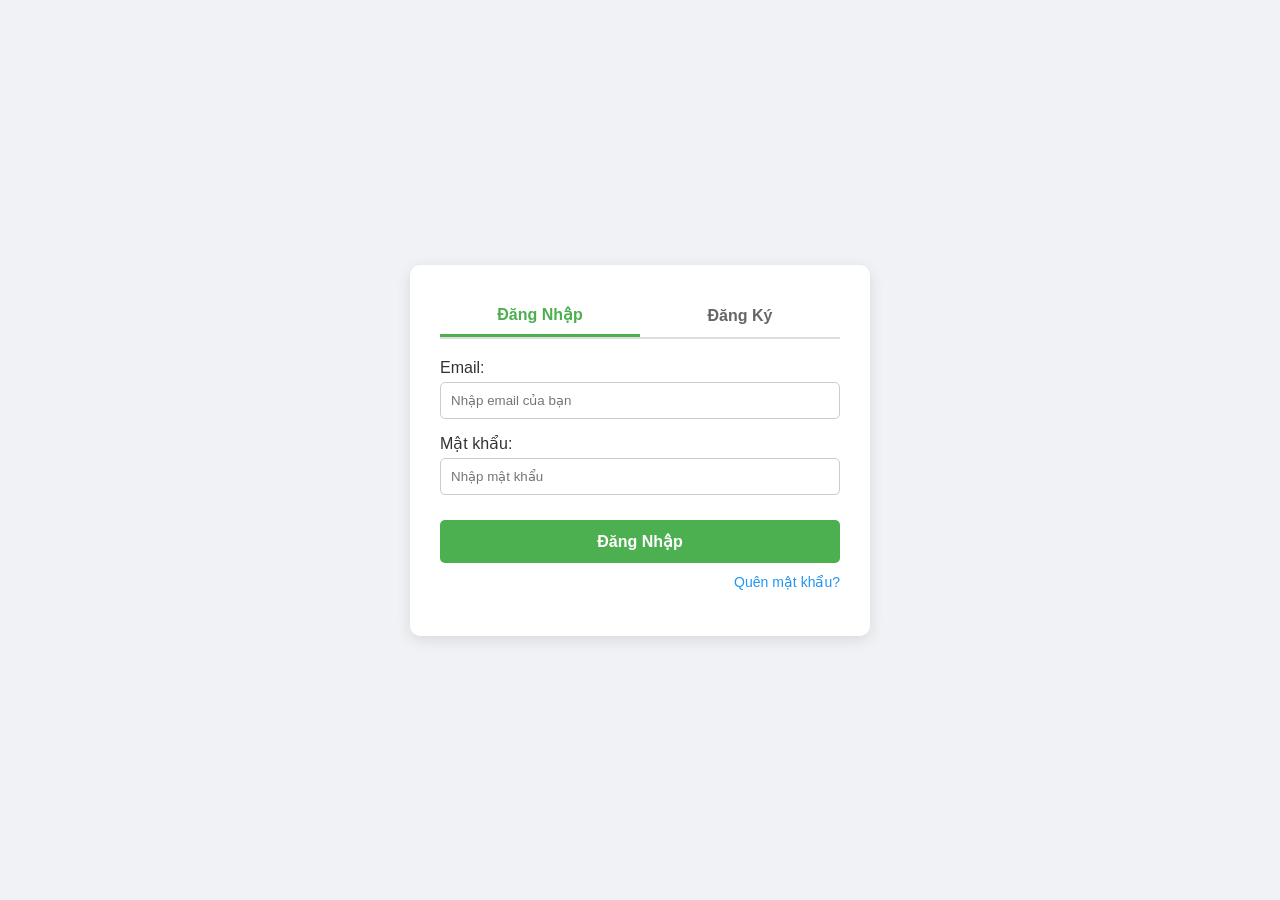
==== cambridge-lms-frontend/index.html @ acfb64da "initial clean commit" ====
<!DOCTYPE html>
<html lang="vi">
<head>
    <meta charset="UTF-8">
    <meta name="viewport" content="width=device-width, initial-scale=1.0">
    <title>Cambridge LMS - Nền tảng thi trực tuyến</title>
    <style>
        body {
            font-family: 'Segoe UI', Tahoma, Geneva, Verdana, sans-serif;
            background-color: #f0f2f5;
            display: flex;
            justify-content: center;
            align-items: center;
            height: 100vh;
            margin: 0;
        }
        .auth-container {
            background: white;
            padding: 30px;
            border-radius: 10px;
            box-shadow: 0 4px 15px rgba(0,0,0,0.1);
            width: 100%;
            max-width: 400px;
        }
        .tabs {
            display: flex;
            margin-bottom: 20px;
            border-bottom: 2px solid #ddd;
        }
        .tab-btn {
            flex: 1;
            padding: 10px;
            border: none;
            background: none;
            font-size: 16px;
            cursor: pointer;
            color: #666;
            font-weight: bold;
        }
        .tab-btn.active {
            color: #4CAF50;
            border-bottom: 3px solid #4CAF50;
        }
        .form-content {
            display: none;
        }
        .form-content.active {
            display: block;
        }
        .form-group {
            margin-bottom: 15px;
        }
        label {
            display: block;
            margin-bottom: 5px;
            color: #333;
            font-weight: 500;
        }
        input[type="email"], input[type="password"] {
            width: 100%;
            padding: 10px;
            border: 1px solid #ccc;
            border-radius: 5px;
            box-sizing: border-box;
        }
        button.submit-btn {
            width: 100%;
            padding: 12px;
            background-color: #4CAF50;
            color: white;
            border: none;
            border-radius: 5px;
            cursor: pointer;
            font-size: 16px;
            font-weight: bold;
            margin-top: 10px;
        }
        button.submit-btn:hover {
            background-color: #45a049;
        }
        .forgot-password {
            text-align: right;
            margin-top: 10px;
        }
        .forgot-password a {
            color: #2196F3;
            text-decoration: none;
            font-size: 14px;
        }
        .forgot-password a:hover {
            text-decoration: underline;
        }
        #message {
            text-align: center;
            margin-top: 15px;
            font-weight: bold;
        }
    </style>
</head>
<body>

<div class="auth-container">
    <div class="tabs">
        <button class="tab-btn active" onclick="switchTab('login')">Đăng Nhập</button>
        <button class="tab-btn" onclick="switchTab('register')">Đăng Ký</button>
    </div>

    <form id="loginForm" class="form-content active">
        <div class="form-group">
            <label for="loginEmail">Email:</label>
            <input type="email" id="loginEmail" required placeholder="Nhập email của bạn">
        </div>
        <div class="form-group">
            <label for="loginPassword">Mật khẩu:</label>
            <input type="password" id="loginPassword" required placeholder="Nhập mật khẩu">
        </div>
        <button type="submit" class="submit-btn">Đăng Nhập</button>
        <div class="forgot-password">
            <a href="#" onclick="forgotPassword()">Quên mật khẩu?</a>
        </div>
    </form>

    <form id="registerForm" class="form-content">
        <div class="form-group">
            <label for="regEmail">Email học sinh:</label>
            <input type="email" id="regEmail" required placeholder="Nhập email">
        </div>
        <div class="form-group">
            <label for="regPassword">Mật khẩu (ít nhất 6 ký tự):</label>
            <input type="password" id="regPassword" required placeholder="Nhập mật khẩu" minlength="6">
        </div>
        <div class="form-group">
            <label for="regConfirmPassword">Nhập lại mật khẩu:</label>
            <input type="password" id="regConfirmPassword" required placeholder="Xác nhận mật khẩu">
        </div>
        <button type="submit" class="submit-btn">Đăng Ký Tài Khoản</button>
    </form>

    <div id="message"></div>
</div>

<script>
    const API_URL = "http://127.0.0.1:8000";

    // --- HÀM CHUYỂN ĐỔI TAB ĐĂNG NHẬP / ĐĂNG KÝ ---
    function switchTab(tabName) {
        document.querySelectorAll('.form-content').forEach(form => form.classList.remove('active'));
        document.querySelectorAll('.tab-btn').forEach(btn => btn.classList.remove('active'));
        
        document.getElementById(tabName + 'Form').classList.add('active');
        event.currentTarget.classList.add('active');
        document.getElementById('message').innerText = ""; // Xóa thông báo cũ
    }

    // --- HÀM QUÊN MẬT KHẨU (Placeholder) ---
    function forgotPassword() {
        alert("Tính năng Quên mật khẩu đang được cập nhật ở Backend. Vui lòng liên hệ Admin!");
    }

    // --- XỬ LÝ ĐĂNG NHẬP ---
    document.getElementById('loginForm').addEventListener('submit', async function(e) {
        e.preventDefault();
        const email = document.getElementById('loginEmail').value;
        const password = document.getElementById('loginPassword').value;
        const msgDiv = document.getElementById('message');
        
        msgDiv.style.color = "blue";
        msgDiv.innerText = "Đang xử lý đăng nhập...";

        try {
            const response = await fetch(`${API_URL}/auth/login`, {
                method: 'POST',
                headers: { 'Content-Type': 'application/json' },
                body: JSON.stringify({ email: email, password: password })
            });
            const data = await response.json();

            if (response.ok) {
                msgDiv.style.color = "green";
                msgDiv.innerText = "Đăng nhập thành công!";
                
                // Lưu dữ liệu phiên đăng nhập
                localStorage.setItem('user_id', data.user_id);
                localStorage.setItem('role', data.role);
                localStorage.setItem('email', data.email);

                // Chuyển hướng theo role
                setTimeout(() => {
                    if (data.role === 'teacher') {
                        window.location.href = 'teacher.html';
                    } else {
                        window.location.href = 'student.html';
                    }
                }, 1000);
            } else {
                msgDiv.style.color = "red";
                msgDiv.innerText = data.detail || "Đăng nhập thất bại!";
            }
        } catch (error) {
            msgDiv.style.color = "red";
            msgDiv.innerText = "Không thể kết nối đến Backend!";
        }
    });

    // --- XỬ LÝ ĐĂNG KÝ ---
    document.getElementById('registerForm').addEventListener('submit', async function(e) {
        e.preventDefault();
        const email = document.getElementById('regEmail').value;
        const password = document.getElementById('regPassword').value;
        const confirm_password = document.getElementById('regConfirmPassword').value;
        const msgDiv = document.getElementById('message');

        if (password !== confirm_password) {
            msgDiv.style.color = "red";
            msgDiv.innerText = "Mật khẩu nhập lại không khớp!";
            return;
        }

        msgDiv.style.color = "blue";
        msgDiv.innerText = "Đang xử lý đăng ký...";

        try {
            const response = await fetch(`${API_URL}/auth/register`, {
                method: 'POST',
                headers: { 'Content-Type': 'application/json' },
                body: JSON.stringify({ 
                    email: email, 
                    password: password,
                    confirm_password: confirm_password
                })
            });
            const data = await response.json();

            if (response.ok) {
                msgDiv.style.color = "green";
                msgDiv.innerText = "Đăng ký thành công! Đang chuyển sang Đăng nhập...";
                setTimeout(() => {
                    switchTab('login');
                    document.getElementById('loginEmail').value = email;
                    document.getElementById('loginPassword').value = "";
                }, 1500);
            } else {
                msgDiv.style.color = "red";
                msgDiv.innerText = data.detail || "Lỗi đăng ký!";
            }
        } catch (error) {
            msgDiv.style.color = "red";
            msgDiv.innerText = "Không thể kết nối đến Backend!";
        }
    });
</script>

</body>
</html>
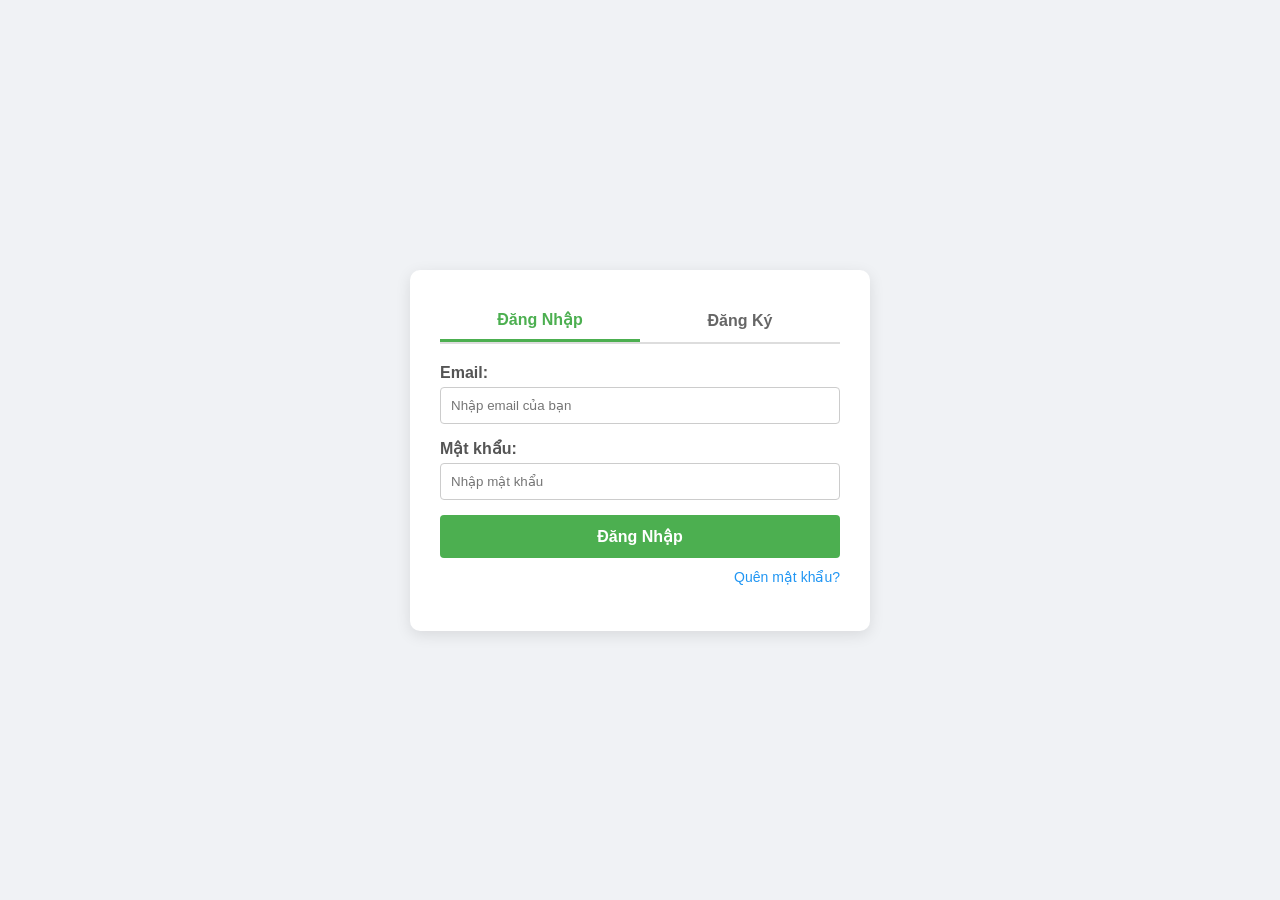
==== commit 009aa4e3: "Mô tả thay đổi" ====
--- a/cambridge-lms-frontend/index.html
+++ b/cambridge-lms-frontend/index.html
@@ -4,105 +4,14 @@
     <meta charset="UTF-8">
     <meta name="viewport" content="width=device-width, initial-scale=1.0">
     <title>Cambridge LMS - Nền tảng thi trực tuyến</title>
-    <style>
-        body {
-            font-family: 'Segoe UI', Tahoma, Geneva, Verdana, sans-serif;
-            background-color: #f0f2f5;
-            display: flex;
-            justify-content: center;
-            align-items: center;
-            height: 100vh;
-            margin: 0;
-        }
-        .auth-container {
-            background: white;
-            padding: 30px;
-            border-radius: 10px;
-            box-shadow: 0 4px 15px rgba(0,0,0,0.1);
-            width: 100%;
-            max-width: 400px;
-        }
-        .tabs {
-            display: flex;
-            margin-bottom: 20px;
-            border-bottom: 2px solid #ddd;
-        }
-        .tab-btn {
-            flex: 1;
-            padding: 10px;
-            border: none;
-            background: none;
-            font-size: 16px;
-            cursor: pointer;
-            color: #666;
-            font-weight: bold;
-        }
-        .tab-btn.active {
-            color: #4CAF50;
-            border-bottom: 3px solid #4CAF50;
-        }
-        .form-content {
-            display: none;
-        }
-        .form-content.active {
-            display: block;
-        }
-        .form-group {
-            margin-bottom: 15px;
-        }
-        label {
-            display: block;
-            margin-bottom: 5px;
-            color: #333;
-            font-weight: 500;
-        }
-        input[type="email"], input[type="password"] {
-            width: 100%;
-            padding: 10px;
-            border: 1px solid #ccc;
-            border-radius: 5px;
-            box-sizing: border-box;
-        }
-        button.submit-btn {
-            width: 100%;
-            padding: 12px;
-            background-color: #4CAF50;
-            color: white;
-            border: none;
-            border-radius: 5px;
-            cursor: pointer;
-            font-size: 16px;
-            font-weight: bold;
-            margin-top: 10px;
-        }
-        button.submit-btn:hover {
-            background-color: #45a049;
-        }
-        .forgot-password {
-            text-align: right;
-            margin-top: 10px;
-        }
-        .forgot-password a {
-            color: #2196F3;
-            text-decoration: none;
-            font-size: 14px;
-        }
-        .forgot-password a:hover {
-            text-decoration: underline;
-        }
-        #message {
-            text-align: center;
-            margin-top: 15px;
-            font-weight: bold;
-        }
-    </style>
+    <link rel="stylesheet" href="css/style.css">
 </head>
-<body>
+<body class="auth-page">
 
 <div class="auth-container">
     <div class="tabs">
-        <button class="tab-btn active" onclick="switchTab('login')">Đăng Nhập</button>
-        <button class="tab-btn" onclick="switchTab('register')">Đăng Ký</button>
+        <button class="tab-btn active" onclick="switchTab('login', this)">Đăng Nhập</button>
+        <button class="tab-btn" onclick="switchTab('register', this)">Đăng Ký</button>
     </div>
 
     <form id="loginForm" class="form-content active">
@@ -110,11 +19,14 @@
             <label for="loginEmail">Email:</label>
             <input type="email" id="loginEmail" required placeholder="Nhập email của bạn">
         </div>
+
         <div class="form-group">
             <label for="loginPassword">Mật khẩu:</label>
             <input type="password" id="loginPassword" required placeholder="Nhập mật khẩu">
         </div>
-        <button type="submit" class="submit-btn">Đăng Nhập</button>
+
+        <button type="submit" class="submit-btn full-width">Đăng Nhập</button>
+
         <div class="forgot-password">
             <a href="#" onclick="forgotPassword()">Quên mật khẩu?</a>
         </div>
@@ -125,45 +37,57 @@
             <label for="regEmail">Email học sinh:</label>
             <input type="email" id="regEmail" required placeholder="Nhập email">
         </div>
+
         <div class="form-group">
             <label for="regPassword">Mật khẩu (ít nhất 6 ký tự):</label>
             <input type="password" id="regPassword" required placeholder="Nhập mật khẩu" minlength="6">
         </div>
+
         <div class="form-group">
             <label for="regConfirmPassword">Nhập lại mật khẩu:</label>
             <input type="password" id="regConfirmPassword" required placeholder="Xác nhận mật khẩu">
         </div>
-        <button type="submit" class="submit-btn">Đăng Ký Tài Khoản</button>
+
+        <button type="submit" class="submit-btn full-width">Đăng Ký Tài Khoản</button>
     </form>
 
     <div id="message"></div>
 </div>
 
 <script>
-    const API_URL = "http://127.0.0.1:8000";
+    const API_URL = "https://cambridge-lms-1.onrender.com";
 
-    // --- HÀM CHUYỂN ĐỔI TAB ĐĂNG NHẬP / ĐĂNG KÝ ---
-    function switchTab(tabName) {
+    function switchTab(tabName, clickedButton = null) {
         document.querySelectorAll('.form-content').forEach(form => form.classList.remove('active'));
         document.querySelectorAll('.tab-btn').forEach(btn => btn.classList.remove('active'));
-        
+
         document.getElementById(tabName + 'Form').classList.add('active');
-        event.currentTarget.classList.add('active');
-        document.getElementById('message').innerText = ""; // Xóa thông báo cũ
+
+        if (clickedButton) {
+            clickedButton.classList.add('active');
+        } else {
+            const tabButtons = document.querySelectorAll('.tab-btn');
+            if (tabName === 'login') {
+                tabButtons[0].classList.add('active');
+            } else {
+                tabButtons[1].classList.add('active');
+            }
+        }
+
+        document.getElementById('message').innerText = "";
     }
 
-    // --- HÀM QUÊN MẬT KHẨU (Placeholder) ---
     function forgotPassword() {
         alert("Tính năng Quên mật khẩu đang được cập nhật ở Backend. Vui lòng liên hệ Admin!");
     }
 
-    // --- XỬ LÝ ĐĂNG NHẬP ---
     document.getElementById('loginForm').addEventListener('submit', async function(e) {
         e.preventDefault();
-        const email = document.getElementById('loginEmail').value;
+
+        const email = document.getElementById('loginEmail').value.trim();
         const password = document.getElementById('loginPassword').value;
         const msgDiv = document.getElementById('message');
-        
+
         msgDiv.style.color = "blue";
         msgDiv.innerText = "Đang xử lý đăng nhập...";
 
@@ -173,39 +97,39 @@
                 headers: { 'Content-Type': 'application/json' },
                 body: JSON.stringify({ email: email, password: password })
             });
+
             const data = await response.json();
 
             if (response.ok) {
                 msgDiv.style.color = "green";
                 msgDiv.innerText = "Đăng nhập thành công!";
-                
-                // Lưu dữ liệu phiên đăng nhập
+
                 localStorage.setItem('user_id', data.user_id);
                 localStorage.setItem('role', data.role);
                 localStorage.setItem('email', data.email);
 
-                // Chuyển hướng theo role
                 setTimeout(() => {
                     if (data.role === 'teacher') {
                         window.location.href = 'teacher.html';
                     } else {
                         window.location.href = 'student.html';
                     }
-                }, 1000);
+                }, 800);
             } else {
                 msgDiv.style.color = "red";
                 msgDiv.innerText = data.detail || "Đăng nhập thất bại!";
             }
         } catch (error) {
+            console.error(error);
             msgDiv.style.color = "red";
             msgDiv.innerText = "Không thể kết nối đến Backend!";
         }
     });
 
-    // --- XỬ LÝ ĐĂNG KÝ ---
     document.getElementById('registerForm').addEventListener('submit', async function(e) {
         e.preventDefault();
-        const email = document.getElementById('regEmail').value;
+
+        const email = document.getElementById('regEmail').value.trim();
         const password = document.getElementById('regPassword').value;
         const confirm_password = document.getElementById('regConfirmPassword').value;
         const msgDiv = document.getElementById('message');
@@ -223,27 +147,30 @@
             const response = await fetch(`${API_URL}/auth/register`, {
                 method: 'POST',
                 headers: { 'Content-Type': 'application/json' },
-                body: JSON.stringify({ 
-                    email: email, 
+                body: JSON.stringify({
+                    email: email,
                     password: password,
                     confirm_password: confirm_password
                 })
             });
+
             const data = await response.json();
 
             if (response.ok) {
                 msgDiv.style.color = "green";
                 msgDiv.innerText = "Đăng ký thành công! Đang chuyển sang Đăng nhập...";
+
                 setTimeout(() => {
                     switchTab('login');
                     document.getElementById('loginEmail').value = email;
                     document.getElementById('loginPassword').value = "";
-                }, 1500);
+                }, 1200);
             } else {
                 msgDiv.style.color = "red";
                 msgDiv.innerText = data.detail || "Lỗi đăng ký!";
             }
         } catch (error) {
+            console.error(error);
             msgDiv.style.color = "red";
             msgDiv.innerText = "Không thể kết nối đến Backend!";
         }
@@ -251,4 +178,4 @@
 </script>
 
 </body>
-</html>+</html>
--- a/cambridge-lms-frontend/css/style.css
+++ b/cambridge-lms-frontend/css/style.css
@@ -0,0 +1,1053 @@
+body {
+    font-family: 'Segoe UI', Tahoma, Geneva, Verdana, sans-serif;
+    background-color: #f4f7f6;
+    margin: 0;
+    padding: 20px;
+    color: #333;
+}
+
+/* =========================================
+   AUTH PAGE
+========================================= */
+body.auth-page {
+    background-color: #f0f2f5;
+    display: flex;
+    justify-content: center;
+    align-items: center;
+    min-height: 100vh;
+    padding: 0;
+}
+
+.auth-container {
+    background: white;
+    padding: 30px;
+    border-radius: 10px;
+    box-shadow: 0 4px 15px rgba(0,0,0,0.1);
+    width: 100%;
+    max-width: 400px;
+}
+
+.tabs {
+    display: flex;
+    margin-bottom: 20px;
+    border-bottom: 2px solid #ddd;
+}
+
+.tab-btn {
+    flex: 1;
+    padding: 10px;
+    border: none;
+    background: none;
+    font-size: 16px;
+    cursor: pointer;
+    color: #666;
+    font-weight: bold;
+}
+
+.tab-btn.active {
+    color: #4CAF50;
+    border-bottom: 3px solid #4CAF50;
+}
+
+.form-content {
+    display: none;
+}
+
+.form-content.active {
+    display: block;
+}
+
+.forgot-password {
+    text-align: right;
+    margin-top: 10px;
+}
+
+.forgot-password a {
+    color: #2196F3;
+    text-decoration: none;
+    font-size: 14px;
+}
+
+.forgot-password a:hover {
+    text-decoration: underline;
+}
+
+#message {
+    text-align: center;
+    margin-top: 15px;
+    font-weight: bold;
+}
+
+/* =========================================
+   GLOBAL LAYOUT
+========================================= */
+.header {
+    display: flex;
+    justify-content: space-between;
+    align-items: center;
+    background: white;
+    padding: 15px 30px;
+    border-radius: 8px;
+    box-shadow: 0 2px 5px rgba(0,0,0,0.1);
+    margin-bottom: 20px;
+}
+
+.header h2 {
+    margin: 0;
+    color: #333;
+}
+
+.user-email {
+    margin-right: 15px;
+    font-weight: bold;
+    color: #555;
+}
+
+.logout-btn {
+    background-color: #f44336;
+    color: white;
+    border: none;
+    padding: 8px 15px;
+    border-radius: 4px;
+    cursor: pointer;
+    font-weight: bold;
+}
+
+.logout-btn:hover {
+    background-color: #d32f2f;
+}
+
+.container {
+    max-width: 1000px;
+    margin: 0 auto;
+    background: white;
+    padding: 30px;
+    border-radius: 8px;
+    box-shadow: 0 4px 10px rgba(0,0,0,0.1);
+}
+
+.wide-container {
+    max-width: 1200px;
+}
+
+.step-section {
+    border: 1px solid #ddd;
+    padding: 20px;
+    border-radius: 8px;
+    margin-bottom: 20px;
+}
+
+.step-section h3,
+.container h3 {
+    margin-top: 0;
+    color: #4CAF50;
+    border-bottom: 2px solid #eee;
+    padding-bottom: 10px;
+}
+
+.form-group {
+    margin-bottom: 15px;
+}
+
+label {
+    display: block;
+    margin-bottom: 5px;
+    font-weight: bold;
+    color: #555;
+}
+
+input[type="text"],
+input[type="number"],
+input[type="email"],
+input[type="password"],
+select {
+    width: 100%;
+    padding: 10px;
+    border: 1px solid #ccc;
+    border-radius: 4px;
+    box-sizing: border-box;
+}
+
+input[type="file"] {
+    padding: 8px 0;
+}
+
+button.submit-btn,
+.submit-btn {
+    background-color: #4CAF50;
+    color: white;
+    border: none;
+    padding: 12px 20px;
+    border-radius: 4px;
+    cursor: pointer;
+    font-size: 16px;
+    font-weight: bold;
+}
+
+button.submit-btn:hover,
+.submit-btn:hover {
+    background-color: #45a049;
+}
+
+.full-width {
+    width: 100%;
+}
+
+.mt-20 {
+    margin-top: 20px;
+}
+
+.message {
+    margin-top: 15px;
+    font-weight: bold;
+}
+
+.hint-text {
+    color: #777;
+    font-size: 13px;
+    font-style: italic;
+}
+
+.danger-text {
+    color: #c62828;
+}
+
+.two-col {
+    display: flex;
+    gap: 15px;
+}
+
+.two-col > div {
+    flex: 1;
+}
+
+.filter-row {
+    display: flex;
+    gap: 15px;
+    align-items: end;
+    margin-bottom: 15px;
+    flex-wrap: wrap;
+}
+
+.filter-row > div {
+    min-width: 220px;
+}
+
+.inline-form {
+    display: flex;
+    gap: 10px;
+    align-items: center;
+}
+
+.resource-box {
+    background: white;
+    padding: 20px;
+    border: 1px solid #e0e0e0;
+    border-radius: 8px;
+    margin-bottom: 20px;
+}
+
+.table-wrap {
+    overflow-x: auto;
+}
+
+/* =========================================
+   TABLES + BADGES
+========================================= */
+.exam-table {
+    width: 100%;
+    border-collapse: collapse;
+    margin-top: 15px;
+}
+
+.exam-table th,
+.exam-table td {
+    border: 1px solid #ddd;
+    padding: 12px;
+    text-align: left;
+    vertical-align: top;
+}
+
+.exam-table th {
+    background-color: #f8f9fa;
+    color: #333;
+}
+
+.status-badge {
+    padding: 5px 10px;
+    border-radius: 20px;
+    font-size: 12px;
+    font-weight: bold;
+    display: inline-block;
+}
+
+.status-ok {
+    background-color: #e8f5e9;
+    color: #2e7d32;
+}
+
+.status-missing {
+    background-color: #ffebee;
+    color: #c62828;
+}
+
+.action-group {
+    display: flex;
+    gap: 6px;
+    flex-wrap: wrap;
+}
+
+.small-btn {
+    border: none;
+    padding: 6px 10px;
+    border-radius: 4px;
+    cursor: pointer;
+    font-size: 12px;
+    font-weight: bold;
+}
+
+.delete-btn {
+    background-color: #f44336;
+    color: white;
+}
+
+.delete-btn:hover {
+    background-color: #d32f2f;
+}
+
+.blue-btn {
+    background-color: #2196F3 !important;
+    color: white;
+}
+
+.blue-btn:hover {
+    background-color: #1976D2 !important;
+}
+
+.gray-btn {
+    background-color: #607d8b !important;
+    color: white;
+}
+
+.gray-btn:hover {
+    background-color: #455a64 !important;
+}
+
+/* =========================================
+   TEACHER PAGE
+========================================= */
+#uploadSection {
+    display: none;
+}
+
+.azota-main-builder {
+    background: #fdfdfd;
+    border: 1px solid #e0e0e0;
+    padding: 25px;
+    border-radius: 8px;
+    margin-top: 15px;
+}
+
+.azota-main-builder h4 {
+    margin-top: 0;
+    color: #1565C0;
+}
+
+.section-block {
+    background: #fff;
+    border: 1px solid #cfd8dc;
+    border-radius: 6px;
+    padding: 20px;
+    margin-bottom: 20px;
+    box-shadow: 0 2px 4px rgba(0,0,0,0.02);
+}
+
+.section-title-input {
+    font-weight: bold;
+    font-size: 18px;
+    border: none !important;
+    border-bottom: 2px solid #1976D2 !important;
+    outline: none;
+    background: transparent;
+    margin-bottom: 20px;
+    width: 100%;
+    color: #1976D2;
+    padding-bottom: 5px;
+}
+
+.part-card {
+    background: #f7f9fa;
+    border: 1px dashed #b0bec5;
+    border-radius: 6px;
+    padding: 15px;
+    margin-bottom: 15px;
+}
+
+.part-meta-row {
+    display: flex;
+    align-items: center;
+    gap: 15px;
+    flex-wrap: wrap;
+    margin-bottom: 12px;
+}
+
+.part-title-input {
+    font-weight: 600;
+    font-size: 14px;
+    width: 120px !important;
+}
+
+.part-numeric-input {
+    width: 90px !important;
+}
+
+.add-part-btn {
+    background-color: #2196F3;
+    color: white;
+    border: none;
+    padding: 8px 15px;
+    border-radius: 4px;
+    cursor: pointer;
+    font-weight: bold;
+    font-size: 13px;
+}
+
+.add-part-btn:hover {
+    background-color: #1976D2;
+}
+
+.remove-part-btn {
+    background-color: #78909c;
+    color: white;
+    border: none;
+    padding: 6px 12px;
+    border-radius: 4px;
+    cursor: pointer;
+    font-size: 13px;
+    margin-left: auto;
+}
+
+.remove-part-btn:hover {
+    background-color: #546e7a;
+}
+
+.part-questions-grid {
+    display: flex;
+    flex-wrap: wrap;
+    gap: 8px;
+    margin-top: 10px;
+    background: white;
+    padding: 10px;
+    border-radius: 4px;
+    border: 1px solid #eceff1;
+    min-height: 40px;
+}
+
+.answer-box {
+    display: flex;
+    align-items: center;
+    border: 1px solid #b0bec5;
+    background: white;
+    border-radius: 4px;
+    overflow: hidden;
+    width: 110px;
+}
+
+.answer-box span {
+    background: #cfd8dc;
+    padding: 6px;
+    font-weight: bold;
+    border-right: 1px solid #b0bec5;
+    font-size: 12px;
+    min-width: 25px;
+    text-align: center;
+    color: #37474f;
+}
+
+.answer-box input {
+    border: none;
+    padding: 6px;
+    width: 100%;
+    outline: none;
+    font-size: 13px;
+    text-transform: lowercase;
+}
+
+.audio-manager {
+    border: 2px solid #4CAF50;
+    border-radius: 8px;
+    padding: 20px;
+    background: #f9fbe7;
+    margin-top: 20px;
+}
+
+.audio-manager h4 {
+    margin-top: 0;
+    color: #2e7d32;
+    font-size: 18px;
+}
+
+.folder-creator {
+    display: flex;
+    gap: 15px;
+    align-items: center;
+    margin-bottom: 20px;
+    background: white;
+    padding: 20px;
+    border-radius: 8px;
+    box-shadow: 0 2px 5px rgba(0,0,0,0.05);
+    border: 1px solid #e0e0e0;
+}
+
+#newFolderName {
+    flex: 3;
+}
+
+.folder-creator select {
+    flex: 1;
+    min-width: 160px;
+}
+
+.folder-card {
+    background: white;
+    border: 1px solid #c8e6c9;
+    border-radius: 6px;
+    padding: 15px;
+    margin-bottom: 15px;
+}
+
+.folder-header {
+    display: flex;
+    justify-content: space-between;
+    align-items: center;
+    border-bottom: 1px solid #eee;
+    padding-bottom: 10px;
+    margin-bottom: 10px;
+    gap: 10px;
+}
+
+.folder-header h4 {
+    margin: 0;
+    color: #2e7d32;
+    display: flex;
+    align-items: center;
+    gap: 10px;
+}
+
+.folder-limit-badge {
+    background: #ff9800;
+    color: white;
+    font-size: 11px;
+    padding: 3px 8px;
+    border-radius: 12px;
+}
+
+.track-list {
+    list-style: none;
+    padding: 0;
+    margin: 0;
+}
+
+.track-list li {
+    display: flex;
+    justify-content: space-between;
+    gap: 10px;
+    padding: 8px;
+    border-bottom: 1px dashed #eee;
+    font-size: 13px;
+    align-items: center;
+}
+
+.track-list li:last-child {
+    border-bottom: none;
+}
+
+.track-actions {
+    display: flex;
+    gap: 6px;
+    align-items: center;
+    flex-wrap: wrap;
+}
+
+.track-actions input[type="file"] {
+    max-width: 210px;
+}
+
+.upload-audio-box {
+    display: flex;
+    gap: 10px;
+    margin-top: 15px;
+    background: #f1f8e9;
+    padding: 10px;
+    border-radius: 4px;
+    align-items: center;
+}
+
+.small-submit {
+    width: auto;
+    margin: 0;
+    padding: 8px 12px;
+    font-size: 12px;
+}
+
+/* =========================================
+   STUDENT PAGE
+========================================= */
+.exam-grid {
+    display: grid;
+    grid-template-columns: repeat(auto-fill, minmax(280px, 1fr));
+    gap: 20px;
+    margin-top: 20px;
+}
+
+.exam-card {
+    background: white;
+    padding: 20px;
+    border-radius: 8px;
+    border-top: 4px solid #2196F3;
+    box-shadow: 0 2px 8px rgba(0,0,0,0.1);
+    display: flex;
+    flex-direction: column;
+}
+
+.exam-card h3 {
+    margin-top: 0;
+    margin-bottom: 10px;
+    color: #333;
+}
+
+.exam-meta {
+    color: #666;
+    font-size: 14px;
+    margin-bottom: 15px;
+    flex-grow: 1;
+}
+
+.student-result-badge {
+    background: #e8f5e9;
+    color: #2e7d32;
+    font-size: 13px;
+    border-radius: 6px;
+    padding: 8px;
+    margin-bottom: 12px;
+}
+
+.take-exam-btn {
+    background-color: #2196F3;
+    color: white;
+    padding: 10px;
+    border: none;
+    border-radius: 4px;
+    cursor: pointer;
+    font-weight: bold;
+    width: 100%;
+}
+
+.take-exam-btn:hover {
+    background-color: #1976D2;
+}
+
+.take-exam-btn:disabled {
+    background-color: #ccc;
+    cursor: not-allowed;
+}
+
+#examRoom {
+    display: none;
+}
+
+.exam-header-bar {
+    display: flex;
+    justify-content: space-between;
+    align-items: center;
+    background: #2c3e50;
+    color: white;
+    padding: 15px 20px;
+    border-radius: 8px;
+    margin-bottom: 20px;
+    gap: 10px;
+}
+
+.exam-header-bar h3 {
+    margin: 0;
+}
+
+.timer {
+    font-size: 24px;
+    font-weight: bold;
+    color: #ffeb3b;
+    background: rgba(0,0,0,0.3);
+    padding: 5px 15px;
+    border-radius: 5px;
+}
+
+.timer.danger {
+    color: #f44336;
+    animation: blink 1s infinite;
+}
+
+@keyframes blink {
+    50% { opacity: 0; }
+}
+
+.exam-workspace {
+    display: flex;
+    gap: 20px;
+    height: 75vh;
+}
+
+.pdf-viewer-container {
+    flex: 2;
+    background: white;
+    border-radius: 8px;
+    border: 1px solid #ddd;
+    overflow: hidden;
+    display: flex;
+    flex-direction: column;
+}
+
+.pdf-viewer-container iframe {
+    width: 100%;
+    height: 100%;
+    border: none;
+    flex-grow: 1;
+}
+
+.pdf-controls {
+    background: #f1f1f1;
+    padding: 10px;
+    text-align: right;
+    border-bottom: 1px solid #ccc;
+}
+
+.pdf-controls label {
+    display: inline-block;
+    margin-right: 8px;
+}
+
+.pdf-controls select {
+    width: auto;
+    padding: 5px;
+}
+
+.answer-sheet {
+    flex: 1;
+    background: white;
+    padding: 20px;
+    border-radius: 8px;
+    border: 1px solid #ddd;
+    overflow-y: auto;
+    max-height: 75vh;
+}
+
+.exam-section {
+    margin-bottom: 20px;
+    border: 1px solid #e0e0e0;
+    border-radius: 6px;
+    padding: 15px;
+    background: #fafafa;
+}
+
+.exam-section h4 {
+    margin-top: 0;
+    color: #1976D2;
+    border-bottom: 2px solid #e3f2fd;
+    padding-bottom: 8px;
+}
+
+.exam-part {
+    margin-bottom: 15px;
+    background: white;
+    padding: 10px;
+    border: 1px solid #eee;
+    border-radius: 4px;
+}
+
+.exam-part-header {
+    display: flex;
+    justify-content: space-between;
+    margin-bottom: 10px;
+    color: #555;
+}
+
+.exam-part-header h5 {
+    margin: 0;
+    font-size: 15px;
+}
+
+.exam-part-header span {
+    font-size: 13px;
+    font-weight: bold;
+    color: #FF9800;
+}
+
+.question-grid {
+    display: grid;
+    grid-template-columns: repeat(auto-fill, minmax(140px, 1fr));
+    gap: 10px;
+}
+
+.question-row {
+    display: flex;
+    align-items: center;
+    background: #f9fbfd;
+    padding: 5px;
+    border-radius: 4px;
+    border: 1px solid #eceff1;
+}
+
+.question-row label {
+    width: 45px;
+    font-weight: bold;
+    font-size: 13px;
+    color: #333;
+    text-align: center;
+    border-right: 1px solid #ccc;
+    margin-right: 5px;
+}
+
+.question-row input {
+    flex-grow: 1;
+    padding: 6px;
+    border: 1px solid #ccc;
+    border-radius: 4px;
+    font-size: 13px;
+    outline: none;
+    text-transform: lowercase;
+    min-width: 0;
+}
+
+.playlist-container {
+    background: #f4f6f8;
+    border: 1px solid #cfd8dc;
+    border-radius: 6px;
+    padding: 15px;
+    margin-bottom: 15px;
+}
+
+.playlist-title {
+    font-weight: bold;
+    font-size: 15px;
+    color: #2e7d32;
+    margin-bottom: 12px;
+    border-bottom: 1px solid #cfd8dc;
+    padding-bottom: 5px;
+}
+
+.playlist-folder-block {
+    background: #fff;
+    border: 1px solid #e0e0e0;
+    border-left: 4px solid #4CAF50;
+    padding: 12px;
+    border-radius: 4px;
+    margin-bottom: 15px;
+}
+
+.folder-title-bar {
+    display: flex;
+    justify-content: space-between;
+    align-items: center;
+    margin-bottom: 10px;
+    font-weight: bold;
+    font-size: 14px;
+    color: #333;
+}
+
+.folder-title-bar span:last-child {
+    color: #e65100;
+    font-size: 12px;
+}
+
+.audio-track-item {
+    display: block;
+    background: #fafafa;
+    padding: 15px;
+    border: 1px solid #e0e0e0;
+    border-radius: 6px;
+    margin-bottom: 12px;
+}
+
+.track-info {
+    display: flex;
+    justify-content: space-between;
+    align-items: center;
+    margin-bottom: 10px;
+}
+
+.track-info strong {
+    font-size: 14px;
+    color: #1565C0;
+}
+
+.track-status {
+    font-size: 12px;
+    font-weight: bold;
+    color: #666;
+    background: #eee;
+    padding: 4px 8px;
+    border-radius: 12px;
+}
+
+.audio-track-item audio {
+    width: 100%;
+    height: 40px;
+}
+
+.locked-player {
+    background: #ffebee;
+    padding: 10px;
+    border-radius: 4px;
+    color: #c62828;
+    font-size: 13px;
+    text-align: center;
+    border: 1px solid #ffcdd2;
+}
+
+#resultScreen {
+    display: none;
+    max-width: 1000px;
+}
+
+.score-details {
+    display: flex;
+    justify-content: center;
+    gap: 20px;
+    margin-bottom: 20px;
+    flex-wrap: wrap;
+}
+
+.score-box {
+    background: #e8f5e9;
+    padding: 15px 25px;
+    border-radius: 8px;
+    text-align: center;
+    border: 2px solid #4CAF50;
+    min-width: 160px;
+}
+
+.score-box h3 {
+    margin: 0 0 5px 0;
+    color: #2e7d32;
+    font-size: 28px;
+}
+
+.score-box p {
+    margin: 0;
+    color: #555;
+    font-weight: bold;
+}
+
+.blue-score-box {
+    background: #e3f2fd;
+    border-color: #2196F3;
+}
+
+.blue-score-box h3 {
+    color: #1565c0;
+}
+
+.orange-score-box {
+    background: #fff3e0;
+    border-color: #ff9800;
+}
+
+.orange-score-box h3 {
+    color: #e65100;
+}
+
+.mistake-list {
+    width: 100%;
+    border-collapse: collapse;
+}
+
+.mistake-list th,
+.mistake-list td {
+    border: 1px solid #ddd;
+    padding: 10px;
+    text-align: left;
+}
+
+.mistake-list th {
+    background: #f8f9fa;
+}
+
+.section-header td {
+    background-color: #e3f2fd;
+    color: #1565c0;
+    font-size: 16px;
+    padding: 10px;
+    text-transform: uppercase;
+}
+
+.part-header td {
+    background-color: #f5f5f5;
+    color: #666;
+    font-size: 14px;
+    font-weight: bold;
+}
+
+.wrong-text {
+    color: #f44336;
+    text-decoration: line-through;
+    margin-right: 10px;
+}
+
+.correct-text {
+    color: #4CAF50;
+    font-weight: bold;
+}
+
+.wrong-status {
+    color: #f44336;
+    font-weight: bold;
+}
+
+/* =========================================
+   RESPONSIVE
+========================================= */
+@media (max-width: 900px) {
+    body {
+        padding: 10px;
+    }
+
+    .header {
+        flex-direction: column;
+        gap: 10px;
+        text-align: center;
+    }
+
+    .container {
+        padding: 15px;
+    }
+
+    .two-col,
+    .inline-form,
+    .folder-creator,
+    .upload-audio-box,
+    .exam-header-bar {
+        flex-direction: column;
+        align-items: stretch;
+    }
+
+    .exam-workspace {
+        flex-direction: column;
+        height: auto;
+    }
+
+    .pdf-viewer-container {
+        min-height: 500px;
+    }
+
+    .answer-sheet {
+        max-height: none;
+    }
+
+    .track-list li {
+        flex-direction: column;
+        align-items: stretch;
+    }
+
+    .track-actions {
+        justify-content: flex-start;
+    }
+}
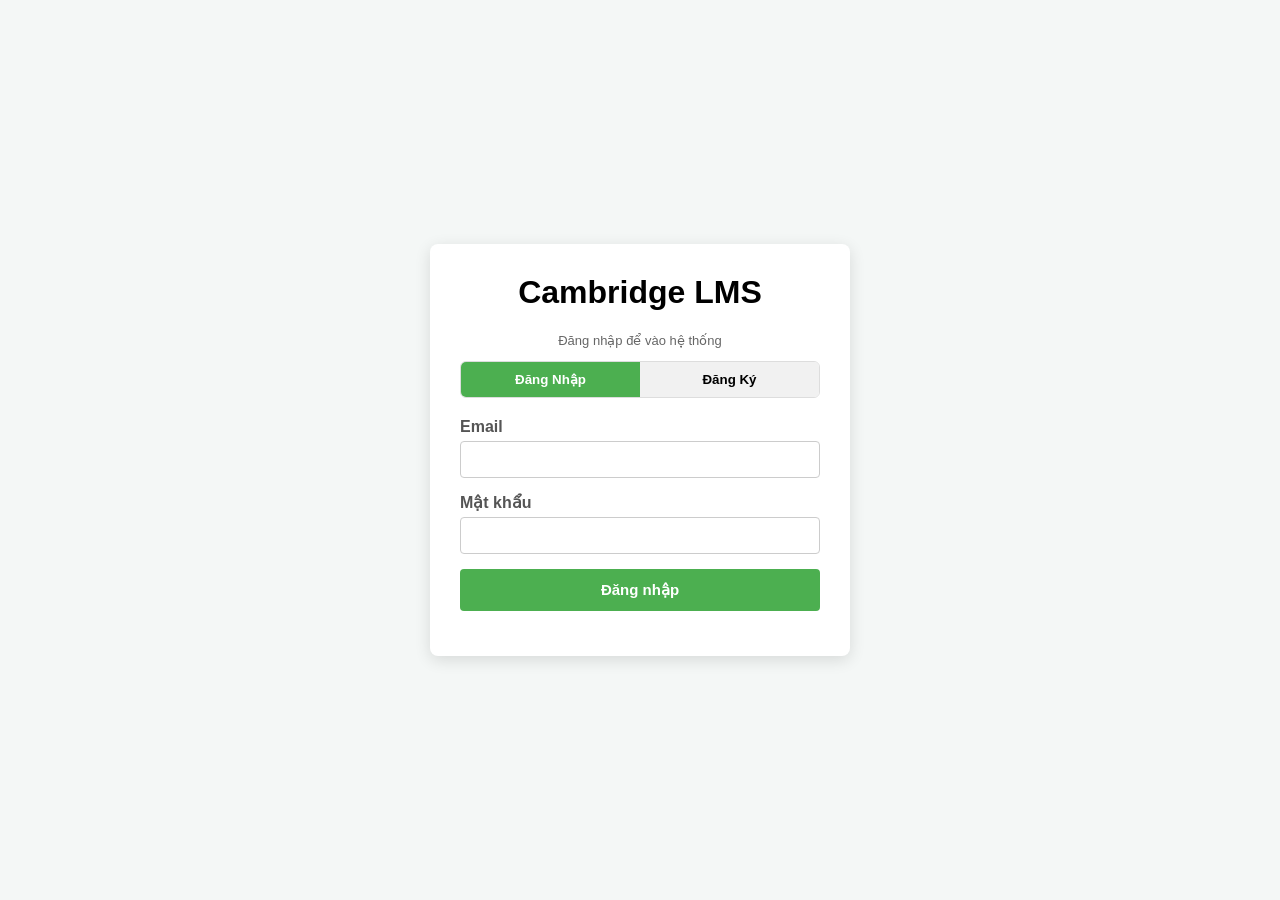
==== commit b0a3be21: "Mô tả thay đổi" ====
--- a/cambridge-lms-frontend/index.html
+++ b/cambridge-lms-frontend/index.html
@@ -3,56 +3,49 @@
 <head>
     <meta charset="UTF-8">
     <meta name="viewport" content="width=device-width, initial-scale=1.0">
-    <title>Cambridge LMS - Nền tảng thi trực tuyến</title>
+    <title>Cambridge LMS</title>
     <link rel="stylesheet" href="css/style.css">
 </head>
-<body class="auth-page">
+<body class="login-body">
+    <div class="login-card">
+        <h1>Cambridge LMS</h1>
+        <p class="hint-text center-text">Đăng nhập để vào hệ thống</p>
 
-<div class="auth-container">
-    <div class="tabs">
-        <button class="tab-btn active" onclick="switchTab('login', this)">Đăng Nhập</button>
-        <button class="tab-btn" onclick="switchTab('register', this)">Đăng Ký</button>
-    </div>
-
-    <form id="loginForm" class="form-content active">
-        <div class="form-group">
-            <label for="loginEmail">Email:</label>
-            <input type="email" id="loginEmail" required placeholder="Nhập email của bạn">
+        <div class="tab-buttons">
+            <button class="tab-btn active" onclick="switchTab('login', this)">Đăng Nhập</button>
+            <button class="tab-btn" onclick="switchTab('register', this)">Đăng Ký</button>
         </div>
 
-        <div class="form-group">
-            <label for="loginPassword">Mật khẩu:</label>
-            <input type="password" id="loginPassword" required placeholder="Nhập mật khẩu">
-        </div>
+        <form id="loginForm" class="form-content active">
+            <div class="form-group">
+                <label>Email</label>
+                <input type="email" id="loginEmail" required>
+            </div>
+            <div class="form-group">
+                <label>Mật khẩu</label>
+                <input type="password" id="loginPassword" required>
+            </div>
+            <button type="submit" class="submit-btn full-width">Đăng nhập</button>
+        </form>
 
-        <button type="submit" class="submit-btn full-width">Đăng Nhập</button>
+        <form id="registerForm" class="form-content">
+            <div class="form-group">
+                <label>Email</label>
+                <input type="email" id="regEmail" required>
+            </div>
+            <div class="form-group">
+                <label>Mật khẩu</label>
+                <input type="password" id="regPassword" required minlength="6">
+            </div>
+            <div class="form-group">
+                <label>Nhập lại mật khẩu</label>
+                <input type="password" id="regConfirmPassword" required minlength="6">
+            </div>
+            <button type="submit" class="submit-btn full-width">Đăng ký học sinh</button>
+        </form>
 
-        <div class="forgot-password">
-            <a href="#" onclick="forgotPassword()">Quên mật khẩu?</a>
-        </div>
-    </form>
-
-    <form id="registerForm" class="form-content">
-        <div class="form-group">
-            <label for="regEmail">Email học sinh:</label>
-            <input type="email" id="regEmail" required placeholder="Nhập email">
-        </div>
-
-        <div class="form-group">
-            <label for="regPassword">Mật khẩu (ít nhất 6 ký tự):</label>
-            <input type="password" id="regPassword" required placeholder="Nhập mật khẩu" minlength="6">
-        </div>
-
-        <div class="form-group">
-            <label for="regConfirmPassword">Nhập lại mật khẩu:</label>
-            <input type="password" id="regConfirmPassword" required placeholder="Xác nhận mật khẩu">
-        </div>
-
-        <button type="submit" class="submit-btn full-width">Đăng Ký Tài Khoản</button>
-    </form>
-
-    <div id="message"></div>
-</div>
+        <div id="message" class="message center-text"></div>
+    </div>
 
 <script>
     const API_URL = "https://cambridge-lms-1.onrender.com";
@@ -60,122 +53,78 @@
     function switchTab(tabName, clickedButton = null) {
         document.querySelectorAll('.form-content').forEach(form => form.classList.remove('active'));
         document.querySelectorAll('.tab-btn').forEach(btn => btn.classList.remove('active'));
-
         document.getElementById(tabName + 'Form').classList.add('active');
 
         if (clickedButton) {
             clickedButton.classList.add('active');
         } else {
-            const tabButtons = document.querySelectorAll('.tab-btn');
-            if (tabName === 'login') {
-                tabButtons[0].classList.add('active');
-            } else {
-                tabButtons[1].classList.add('active');
-            }
+            document.querySelectorAll('.tab-btn')[tabName === 'login' ? 0 : 1].classList.add('active');
         }
-
         document.getElementById('message').innerText = "";
-    }
-
-    function forgotPassword() {
-        alert("Tính năng Quên mật khẩu đang được cập nhật ở Backend. Vui lòng liên hệ Admin!");
     }
 
     document.getElementById('loginForm').addEventListener('submit', async function(e) {
         e.preventDefault();
-
-        const email = document.getElementById('loginEmail').value.trim();
-        const password = document.getElementById('loginPassword').value;
-        const msgDiv = document.getElementById('message');
-
-        msgDiv.style.color = "blue";
-        msgDiv.innerText = "Đang xử lý đăng nhập...";
+        const msg = document.getElementById('message');
+        msg.style.color = 'blue';
+        msg.innerText = 'Đang đăng nhập...';
 
         try {
-            const response = await fetch(`${API_URL}/auth/login`, {
+            const res = await fetch(`${API_URL}/auth/login`, {
                 method: 'POST',
-                headers: { 'Content-Type': 'application/json' },
-                body: JSON.stringify({ email: email, password: password })
+                headers: {'Content-Type': 'application/json'},
+                body: JSON.stringify({
+                    email: document.getElementById('loginEmail').value.trim(),
+                    password: document.getElementById('loginPassword').value
+                })
             });
+            const data = await res.json();
+            if (!res.ok) throw new Error(data.detail || 'Đăng nhập thất bại');
 
-            const data = await response.json();
-
-            if (response.ok) {
-                msgDiv.style.color = "green";
-                msgDiv.innerText = "Đăng nhập thành công!";
-
-                localStorage.setItem('user_id', data.user_id);
-                localStorage.setItem('role', data.role);
-                localStorage.setItem('email', data.email);
-
-                setTimeout(() => {
-                    if (data.role === 'teacher') {
-                        window.location.href = 'teacher.html';
-                    } else {
-                        window.location.href = 'student.html';
-                    }
-                }, 800);
-            } else {
-                msgDiv.style.color = "red";
-                msgDiv.innerText = data.detail || "Đăng nhập thất bại!";
-            }
-        } catch (error) {
-            console.error(error);
-            msgDiv.style.color = "red";
-            msgDiv.innerText = "Không thể kết nối đến Backend!";
+            localStorage.setItem('user_id', data.user_id);
+            localStorage.setItem('email', data.email);
+            localStorage.setItem('role', data.role);
+            window.location.href = data.role === 'teacher' ? 'teacher.html' : 'student.html';
+        } catch (err) {
+            msg.style.color = 'red';
+            msg.innerText = err.message;
         }
     });
 
     document.getElementById('registerForm').addEventListener('submit', async function(e) {
         e.preventDefault();
-
-        const email = document.getElementById('regEmail').value.trim();
+        const msg = document.getElementById('message');
         const password = document.getElementById('regPassword').value;
-        const confirm_password = document.getElementById('regConfirmPassword').value;
-        const msgDiv = document.getElementById('message');
-
-        if (password !== confirm_password) {
-            msgDiv.style.color = "red";
-            msgDiv.innerText = "Mật khẩu nhập lại không khớp!";
+        const confirm = document.getElementById('regConfirmPassword').value;
+        if (password !== confirm) {
+            msg.style.color = 'red';
+            msg.innerText = 'Mật khẩu nhập lại không khớp';
             return;
         }
 
-        msgDiv.style.color = "blue";
-        msgDiv.innerText = "Đang xử lý đăng ký...";
-
+        msg.style.color = 'blue';
+        msg.innerText = 'Đang đăng ký...';
         try {
-            const response = await fetch(`${API_URL}/auth/register`, {
+            const res = await fetch(`${API_URL}/auth/register`, {
                 method: 'POST',
-                headers: { 'Content-Type': 'application/json' },
+                headers: {'Content-Type': 'application/json'},
                 body: JSON.stringify({
-                    email: email,
+                    email: document.getElementById('regEmail').value.trim(),
                     password: password,
-                    confirm_password: confirm_password
+                    confirm_password: confirm
                 })
             });
-
-            const data = await response.json();
-
-            if (response.ok) {
-                msgDiv.style.color = "green";
-                msgDiv.innerText = "Đăng ký thành công! Đang chuyển sang Đăng nhập...";
-
-                setTimeout(() => {
-                    switchTab('login');
-                    document.getElementById('loginEmail').value = email;
-                    document.getElementById('loginPassword').value = "";
-                }, 1200);
-            } else {
-                msgDiv.style.color = "red";
-                msgDiv.innerText = data.detail || "Lỗi đăng ký!";
-            }
-        } catch (error) {
-            console.error(error);
-            msgDiv.style.color = "red";
-            msgDiv.innerText = "Không thể kết nối đến Backend!";
+            const data = await res.json();
+            if (!res.ok) throw new Error(data.detail || 'Đăng ký thất bại');
+            msg.style.color = 'green';
+            msg.innerText = 'Đăng ký thành công. Hãy đăng nhập.';
+            switchTab('login');
+            document.getElementById('loginEmail').value = document.getElementById('regEmail').value.trim();
+        } catch (err) {
+            msg.style.color = 'red';
+            msg.innerText = err.message;
         }
     });
 </script>
-
 </body>
 </html>
--- a/cambridge-lms-frontend/css/style.css
+++ b/cambridge-lms-frontend/css/style.css
@@ -3,84 +3,7 @@
     background-color: #f4f7f6;
     margin: 0;
     padding: 20px;
-    color: #333;
 }
-
-/* =========================================
-   AUTH PAGE
-========================================= */
-body.auth-page {
-    background-color: #f0f2f5;
-    display: flex;
-    justify-content: center;
-    align-items: center;
-    min-height: 100vh;
-    padding: 0;
-}
-
-.auth-container {
-    background: white;
-    padding: 30px;
-    border-radius: 10px;
-    box-shadow: 0 4px 15px rgba(0,0,0,0.1);
-    width: 100%;
-    max-width: 400px;
-}
-
-.tabs {
-    display: flex;
-    margin-bottom: 20px;
-    border-bottom: 2px solid #ddd;
-}
-
-.tab-btn {
-    flex: 1;
-    padding: 10px;
-    border: none;
-    background: none;
-    font-size: 16px;
-    cursor: pointer;
-    color: #666;
-    font-weight: bold;
-}
-
-.tab-btn.active {
-    color: #4CAF50;
-    border-bottom: 3px solid #4CAF50;
-}
-
-.form-content {
-    display: none;
-}
-
-.form-content.active {
-    display: block;
-}
-
-.forgot-password {
-    text-align: right;
-    margin-top: 10px;
-}
-
-.forgot-password a {
-    color: #2196F3;
-    text-decoration: none;
-    font-size: 14px;
-}
-
-.forgot-password a:hover {
-    text-decoration: underline;
-}
-
-#message {
-    text-align: center;
-    margin-top: 15px;
-    font-weight: bold;
-}
-
-/* =========================================
-   GLOBAL LAYOUT
-========================================= */
 .header {
     display: flex;
     justify-content: space-between;
@@ -91,963 +14,118 @@
     box-shadow: 0 2px 5px rgba(0,0,0,0.1);
     margin-bottom: 20px;
 }
-
-.header h2 {
-    margin: 0;
-    color: #333;
-}
-
-.user-email {
-    margin-right: 15px;
-    font-weight: bold;
-    color: #555;
-}
-
-.logout-btn {
-    background-color: #f44336;
-    color: white;
+.header h2 { margin: 0; color: #333; }
+.user-email { margin-right: 15px; font-weight: bold; color: #555; }
+.logout-btn, .delete-btn, .secondary-btn, .submit-btn, .take-exam-btn {
     border: none;
-    padding: 8px 15px;
     border-radius: 4px;
     cursor: pointer;
     font-weight: bold;
 }
-
-.logout-btn:hover {
-    background-color: #d32f2f;
-}
-
+.logout-btn, .delete-btn { background-color: #f44336; color: white; padding: 8px 15px; }
+.logout-btn:hover, .delete-btn:hover { background-color: #d32f2f; }
 .container {
     max-width: 1000px;
-    margin: 0 auto;
+    margin: 0 auto 20px auto;
     background: white;
     padding: 30px;
     border-radius: 8px;
     box-shadow: 0 4px 10px rgba(0,0,0,0.1);
 }
-
-.wide-container {
-    max-width: 1200px;
-}
-
+.wide-container { max-width: 1280px; }
 .step-section {
     border: 1px solid #ddd;
     padding: 20px;
     border-radius: 8px;
     margin-bottom: 20px;
 }
-
-.step-section h3,
-.container h3 {
-    margin-top: 0;
-    color: #4CAF50;
-    border-bottom: 2px solid #eee;
-    padding-bottom: 10px;
+.step-section h3 { margin-top: 0; color: #4CAF50; border-bottom: 2px solid #eee; padding-bottom: 10px; }
+.form-group { margin-bottom: 15px; }
+label { display: block; margin-bottom: 5px; font-weight: bold; color: #555; }
+input[type="text"], input[type="number"], input[type="email"], input[type="password"], select {
+    width: 100%; padding: 10px; border: 1px solid #ccc; border-radius: 4px; box-sizing: border-box;
 }
-
-.form-group {
-    margin-bottom: 15px;
+input[type="file"] { padding: 10px 0; }
+.submit-btn { background-color: #4CAF50; color: white; padding: 12px 20px; font-size: 15px; }
+.submit-btn:hover { background-color: #45a049; }
+.secondary-btn { background-color: #e3f2fd; color: #1565c0; padding: 10px 15px; }
+.secondary-btn:hover { background-color: #bbdefb; }
+.small-btn { padding: 6px 10px; font-size: 12px; margin: 2px; }
+.full-width { width: 100%; }
+.mt-10 { margin-top: 10px; }
+.mt-20 { margin-top: 20px; }
+.message { margin-top: 15px; font-weight: bold; }
+.hint-text { color: #666; font-size: 13px; }
+.center-text { text-align: center; }
+.danger-text, .wrong-status { color: #f44336; font-weight: bold; }
+.correct-text { color: #4CAF50; font-weight: bold; }
+.grid-form { display: grid; grid-template-columns: repeat(4, 1fr); gap: 15px; align-items: end; }
+.grid-form.two-cols { grid-template-columns: 1fr 1fr; }
+.form-action-bottom { align-self: end; }
+.exam-table, .mistake-list { width: 100%; border-collapse: collapse; margin-top: 15px; }
+.exam-table th, .exam-table td, .mistake-list th, .mistake-list td { border: 1px solid #ddd; padding: 10px; text-align: left; }
+.exam-table th, .mistake-list th { background-color: #f8f9fa; color: #333; }
+.table-wrap { overflow-x: auto; }
+.status-badge { padding: 5px 10px; border-radius: 20px; font-size: 12px; font-weight: bold; }
+.status-ok { background-color: #e8f5e9; color: #2e7d32; }
+.status-missing { background-color: #ffebee; color: #c62828; }
+.exam-grid { display: grid; grid-template-columns: repeat(auto-fill, minmax(280px, 1fr)); gap: 20px; margin-top: 20px; }
+.exam-card { background: white; padding: 20px; border-radius: 8px; border-top: 4px solid #2196F3; box-shadow: 0 2px 8px rgba(0,0,0,0.1); display: flex; flex-direction: column; }
+.exam-card h3 { margin-top: 0; margin-bottom: 10px; color: #333; }
+.exam-meta { color: #666; font-size: 14px; margin-bottom: 15px; flex-grow: 1; }
+.take-exam-btn { background-color: #2196F3; color: white; padding: 10px; width: 100%; }
+.take-exam-btn:hover { background-color: #1976D2; }
+.take-exam-btn:disabled { background-color: #ccc; cursor: not-allowed; }
+.student-result-badge { background: #fff8e1; color: #795548; padding: 8px; border-radius: 6px; margin-bottom: 10px; font-size: 13px; }
+.exam-header-bar { display: flex; justify-content: space-between; align-items: center; background: #2c3e50; color: white; padding: 15px 20px; border-radius: 8px; margin-bottom: 15px; }
+.exam-header-bar h3 { margin: 0; }
+.timer { font-size: 24px; font-weight: bold; color: #ffeb3b; background: rgba(0,0,0,0.3); padding: 5px 15px; border-radius: 5px; }
+.timer.danger { color: #f44336; animation: blink 1s infinite; }
+@keyframes blink { 50% { opacity: 0; } }
+.flip-toolbar { display: flex; justify-content: center; align-items: center; gap: 16px; margin: 15px 0; }
+.page-editor-empty { text-align: center; color: #777; padding: 60px; background: #fafafa; border: 2px dashed #ccc; border-radius: 8px; }
+.page-editor, .student-page-view { background: #fafafa; border: 1px solid #ddd; border-radius: 8px; padding: 16px; }
+.page-status-bar { display: flex; justify-content: space-between; align-items: center; margin-bottom: 12px; }
+.flip-page-layout, .student-flip-layout { display: grid; grid-template-columns: 1.25fr 0.95fr; gap: 20px; align-items: start; }
+.book-page-preview, .student-book-page { background: #333; border-radius: 8px; padding: 12px; text-align: center; min-height: 600px; }
+.book-page-preview img, .student-book-page img { max-width: 100%; max-height: 82vh; object-fit: contain; background: white; border-radius: 4px; }
+.page-side-panel, .student-answer-panel { background: white; border: 1px solid #ddd; border-radius: 8px; padding: 16px; }
+.mini-form { display: grid; grid-template-columns: 1fr 110px auto; gap: 8px; align-items: center; margin: 10px 0 20px 0; }
+.question-add-form { grid-template-columns: 90px 1fr 80px auto; }
+.question-edit-list { display: flex; flex-direction: column; gap: 8px; }
+.question-edit-row { display: grid; grid-template-columns: 80px 1fr 80px auto auto; gap: 8px; align-items: center; background: #f9fbfd; padding: 8px; border-radius: 6px; border: 1px solid #e0e0e0; }
+.audio-row { display: grid; grid-template-columns: 1fr 1fr auto; gap: 8px; align-items: center; border: 1px solid #eee; padding: 8px; border-radius: 6px; margin-bottom: 8px; }
+.audio-row audio { width: 100%; }
+#testRoom, #resultScreen { display: none; }
+.playlist-container { background: #f4f6f8; border: 1px solid #cfd8dc; border-radius: 6px; padding: 12px; margin-bottom: 15px; }
+.playlist-title { font-weight: bold; color: #2e7d32; margin-bottom: 10px; }
+.audio-track-item { background: #fff; padding: 12px; border: 1px solid #e0e0e0; border-radius: 6px; margin-bottom: 10px; }
+.track-info { display: flex; justify-content: space-between; align-items: center; margin-bottom: 8px; }
+.track-status { font-size: 12px; font-weight: bold; color: #666; background: #eee; padding: 4px 8px; border-radius: 12px; }
+.audio-track-item audio { width: 100%; }
+.locked-player { background: #ffebee; color: #c62828; padding: 10px; border-radius: 4px; text-align: center; font-size: 13px; }
+.student-question-row { display: grid; grid-template-columns: 90px 1fr; gap: 10px; align-items: center; margin-bottom: 10px; background: #f9fbfd; border: 1px solid #e0e0e0; padding: 10px; border-radius: 6px; }
+.student-question-row label { margin: 0; color: #1565c0; }
+.score-details { display: flex; justify-content: center; gap: 20px; flex-wrap: wrap; margin-bottom: 20px; }
+.score-box { background: #e8f5e9; padding: 15px 25px; border-radius: 8px; text-align: center; border: 2px solid #4CAF50; }
+.score-box h3 { margin: 0 0 5px 0; color: #2e7d32; font-size: 28px; }
+.score-box p { margin: 0; color: #555; font-weight: bold; }
+.blue-score-box { background: #e3f2fd; border-color: #2196F3; }
+.blue-score-box h3 { color: #1565c0; }
+.orange-score-box { background: #fff3e0; border-color: #ff9800; }
+.orange-score-box h3 { color: #e65100; }
+.login-body { display: flex; justify-content: center; align-items: center; min-height: 100vh; padding: 0; }
+.login-card { width: 360px; background: white; padding: 30px; border-radius: 8px; box-shadow: 0 4px 16px rgba(0,0,0,0.12); }
+.login-card h1 { text-align: center; margin-top: 0; }
+.tab-buttons { display: flex; margin-bottom: 20px; border: 1px solid #ddd; border-radius: 6px; overflow: hidden; }
+.tab-btn { flex: 1; padding: 10px; border: none; background: #f1f1f1; cursor: pointer; font-weight: bold; }
+.tab-btn.active { background: #4CAF50; color: white; }
+.form-content { display: none; }
+.form-content.active { display: block; }
+@media (max-width: 900px) {
+    .grid-form, .grid-form.two-cols, .flip-page-layout, .student-flip-layout { grid-template-columns: 1fr; }
+    .mini-form, .question-add-form, .question-edit-row, .audio-row { grid-template-columns: 1fr; }
+    .book-page-preview, .student-book-page { min-height: auto; }
+    body { padding: 10px; }
+    .header { flex-direction: column; gap: 10px; align-items: flex-start; }
 }
-
-label {
-    display: block;
-    margin-bottom: 5px;
-    font-weight: bold;
-    color: #555;
-}
-
-input[type="text"],
-input[type="number"],
-input[type="email"],
-input[type="password"],
-select {
-    width: 100%;
-    padding: 10px;
-    border: 1px solid #ccc;
-    border-radius: 4px;
-    box-sizing: border-box;
-}
-
-input[type="file"] {
-    padding: 8px 0;
-}
-
-button.submit-btn,
-.submit-btn {
-    background-color: #4CAF50;
-    color: white;
-    border: none;
-    padding: 12px 20px;
-    border-radius: 4px;
-    cursor: pointer;
-    font-size: 16px;
-    font-weight: bold;
-}
-
-button.submit-btn:hover,
-.submit-btn:hover {
-    background-color: #45a049;
-}
-
-.full-width {
-    width: 100%;
-}
-
-.mt-20 {
-    margin-top: 20px;
-}
-
-.message {
-    margin-top: 15px;
-    font-weight: bold;
-}
-
-.hint-text {
-    color: #777;
-    font-size: 13px;
-    font-style: italic;
-}
-
-.danger-text {
-    color: #c62828;
-}
-
-.two-col {
-    display: flex;
-    gap: 15px;
-}
-
-.two-col > div {
-    flex: 1;
-}
-
-.filter-row {
-    display: flex;
-    gap: 15px;
-    align-items: end;
-    margin-bottom: 15px;
-    flex-wrap: wrap;
-}
-
-.filter-row > div {
-    min-width: 220px;
-}
-
-.inline-form {
-    display: flex;
-    gap: 10px;
-    align-items: center;
-}
-
-.resource-box {
-    background: white;
-    padding: 20px;
-    border: 1px solid #e0e0e0;
-    border-radius: 8px;
-    margin-bottom: 20px;
-}
-
-.table-wrap {
-    overflow-x: auto;
-}
-
-/* =========================================
-   TABLES + BADGES
-========================================= */
-.exam-table {
-    width: 100%;
-    border-collapse: collapse;
-    margin-top: 15px;
-}
-
-.exam-table th,
-.exam-table td {
-    border: 1px solid #ddd;
-    padding: 12px;
-    text-align: left;
-    vertical-align: top;
-}
-
-.exam-table th {
-    background-color: #f8f9fa;
-    color: #333;
-}
-
-.status-badge {
-    padding: 5px 10px;
-    border-radius: 20px;
-    font-size: 12px;
-    font-weight: bold;
-    display: inline-block;
-}
-
-.status-ok {
-    background-color: #e8f5e9;
-    color: #2e7d32;
-}
-
-.status-missing {
-    background-color: #ffebee;
-    color: #c62828;
-}
-
-.action-group {
-    display: flex;
-    gap: 6px;
-    flex-wrap: wrap;
-}
-
-.small-btn {
-    border: none;
-    padding: 6px 10px;
-    border-radius: 4px;
-    cursor: pointer;
-    font-size: 12px;
-    font-weight: bold;
-}
-
-.delete-btn {
-    background-color: #f44336;
-    color: white;
-}
-
-.delete-btn:hover {
-    background-color: #d32f2f;
-}
-
-.blue-btn {
-    background-color: #2196F3 !important;
-    color: white;
-}
-
-.blue-btn:hover {
-    background-color: #1976D2 !important;
-}
-
-.gray-btn {
-    background-color: #607d8b !important;
-    color: white;
-}
-
-.gray-btn:hover {
-    background-color: #455a64 !important;
-}
-
-/* =========================================
-   TEACHER PAGE
-========================================= */
-#uploadSection {
-    display: none;
-}
-
-.azota-main-builder {
-    background: #fdfdfd;
-    border: 1px solid #e0e0e0;
-    padding: 25px;
-    border-radius: 8px;
-    margin-top: 15px;
-}
-
-.azota-main-builder h4 {
-    margin-top: 0;
-    color: #1565C0;
-}
-
-.section-block {
-    background: #fff;
-    border: 1px solid #cfd8dc;
-    border-radius: 6px;
-    padding: 20px;
-    margin-bottom: 20px;
-    box-shadow: 0 2px 4px rgba(0,0,0,0.02);
-}
-
-.section-title-input {
-    font-weight: bold;
-    font-size: 18px;
-    border: none !important;
-    border-bottom: 2px solid #1976D2 !important;
-    outline: none;
-    background: transparent;
-    margin-bottom: 20px;
-    width: 100%;
-    color: #1976D2;
-    padding-bottom: 5px;
-}
-
-.part-card {
-    background: #f7f9fa;
-    border: 1px dashed #b0bec5;
-    border-radius: 6px;
-    padding: 15px;
-    margin-bottom: 15px;
-}
-
-.part-meta-row {
-    display: flex;
-    align-items: center;
-    gap: 15px;
-    flex-wrap: wrap;
-    margin-bottom: 12px;
-}
-
-.part-title-input {
-    font-weight: 600;
-    font-size: 14px;
-    width: 120px !important;
-}
-
-.part-numeric-input {
-    width: 90px !important;
-}
-
-.add-part-btn {
-    background-color: #2196F3;
-    color: white;
-    border: none;
-    padding: 8px 15px;
-    border-radius: 4px;
-    cursor: pointer;
-    font-weight: bold;
-    font-size: 13px;
-}
-
-.add-part-btn:hover {
-    background-color: #1976D2;
-}
-
-.remove-part-btn {
-    background-color: #78909c;
-    color: white;
-    border: none;
-    padding: 6px 12px;
-    border-radius: 4px;
-    cursor: pointer;
-    font-size: 13px;
-    margin-left: auto;
-}
-
-.remove-part-btn:hover {
-    background-color: #546e7a;
-}
-
-.part-questions-grid {
-    display: flex;
-    flex-wrap: wrap;
-    gap: 8px;
-    margin-top: 10px;
-    background: white;
-    padding: 10px;
-    border-radius: 4px;
-    border: 1px solid #eceff1;
-    min-height: 40px;
-}
-
-.answer-box {
-    display: flex;
-    align-items: center;
-    border: 1px solid #b0bec5;
-    background: white;
-    border-radius: 4px;
-    overflow: hidden;
-    width: 110px;
-}
-
-.answer-box span {
-    background: #cfd8dc;
-    padding: 6px;
-    font-weight: bold;
-    border-right: 1px solid #b0bec5;
-    font-size: 12px;
-    min-width: 25px;
-    text-align: center;
-    color: #37474f;
-}
-
-.answer-box input {
-    border: none;
-    padding: 6px;
-    width: 100%;
-    outline: none;
-    font-size: 13px;
-    text-transform: lowercase;
-}
-
-.audio-manager {
-    border: 2px solid #4CAF50;
-    border-radius: 8px;
-    padding: 20px;
-    background: #f9fbe7;
-    margin-top: 20px;
-}
-
-.audio-manager h4 {
-    margin-top: 0;
-    color: #2e7d32;
-    font-size: 18px;
-}
-
-.folder-creator {
-    display: flex;
-    gap: 15px;
-    align-items: center;
-    margin-bottom: 20px;
-    background: white;
-    padding: 20px;
-    border-radius: 8px;
-    box-shadow: 0 2px 5px rgba(0,0,0,0.05);
-    border: 1px solid #e0e0e0;
-}
-
-#newFolderName {
-    flex: 3;
-}
-
-.folder-creator select {
-    flex: 1;
-    min-width: 160px;
-}
-
-.folder-card {
-    background: white;
-    border: 1px solid #c8e6c9;
-    border-radius: 6px;
-    padding: 15px;
-    margin-bottom: 15px;
-}
-
-.folder-header {
-    display: flex;
-    justify-content: space-between;
-    align-items: center;
-    border-bottom: 1px solid #eee;
-    padding-bottom: 10px;
-    margin-bottom: 10px;
-    gap: 10px;
-}
-
-.folder-header h4 {
-    margin: 0;
-    color: #2e7d32;
-    display: flex;
-    align-items: center;
-    gap: 10px;
-}
-
-.folder-limit-badge {
-    background: #ff9800;
-    color: white;
-    font-size: 11px;
-    padding: 3px 8px;
-    border-radius: 12px;
-}
-
-.track-list {
-    list-style: none;
-    padding: 0;
-    margin: 0;
-}
-
-.track-list li {
-    display: flex;
-    justify-content: space-between;
-    gap: 10px;
-    padding: 8px;
-    border-bottom: 1px dashed #eee;
-    font-size: 13px;
-    align-items: center;
-}
-
-.track-list li:last-child {
-    border-bottom: none;
-}
-
-.track-actions {
-    display: flex;
-    gap: 6px;
-    align-items: center;
-    flex-wrap: wrap;
-}
-
-.track-actions input[type="file"] {
-    max-width: 210px;
-}
-
-.upload-audio-box {
-    display: flex;
-    gap: 10px;
-    margin-top: 15px;
-    background: #f1f8e9;
-    padding: 10px;
-    border-radius: 4px;
-    align-items: center;
-}
-
-.small-submit {
-    width: auto;
-    margin: 0;
-    padding: 8px 12px;
-    font-size: 12px;
-}
-
-/* =========================================
-   STUDENT PAGE
-========================================= */
-.exam-grid {
-    display: grid;
-    grid-template-columns: repeat(auto-fill, minmax(280px, 1fr));
-    gap: 20px;
-    margin-top: 20px;
-}
-
-.exam-card {
-    background: white;
-    padding: 20px;
-    border-radius: 8px;
-    border-top: 4px solid #2196F3;
-    box-shadow: 0 2px 8px rgba(0,0,0,0.1);
-    display: flex;
-    flex-direction: column;
-}
-
-.exam-card h3 {
-    margin-top: 0;
-    margin-bottom: 10px;
-    color: #333;
-}
-
-.exam-meta {
-    color: #666;
-    font-size: 14px;
-    margin-bottom: 15px;
-    flex-grow: 1;
-}
-
-.student-result-badge {
-    background: #e8f5e9;
-    color: #2e7d32;
-    font-size: 13px;
-    border-radius: 6px;
-    padding: 8px;
-    margin-bottom: 12px;
-}
-
-.take-exam-btn {
-    background-color: #2196F3;
-    color: white;
-    padding: 10px;
-    border: none;
-    border-radius: 4px;
-    cursor: pointer;
-    font-weight: bold;
-    width: 100%;
-}
-
-.take-exam-btn:hover {
-    background-color: #1976D2;
-}
-
-.take-exam-btn:disabled {
-    background-color: #ccc;
-    cursor: not-allowed;
-}
-
-#examRoom {
-    display: none;
-}
-
-.exam-header-bar {
-    display: flex;
-    justify-content: space-between;
-    align-items: center;
-    background: #2c3e50;
-    color: white;
-    padding: 15px 20px;
-    border-radius: 8px;
-    margin-bottom: 20px;
-    gap: 10px;
-}
-
-.exam-header-bar h3 {
-    margin: 0;
-}
-
-.timer {
-    font-size: 24px;
-    font-weight: bold;
-    color: #ffeb3b;
-    background: rgba(0,0,0,0.3);
-    padding: 5px 15px;
-    border-radius: 5px;
-}
-
-.timer.danger {
-    color: #f44336;
-    animation: blink 1s infinite;
-}
-
-@keyframes blink {
-    50% { opacity: 0; }
-}
-
-.exam-workspace {
-    display: flex;
-    gap: 20px;
-    height: 75vh;
-}
-
-.pdf-viewer-container {
-    flex: 2;
-    background: white;
-    border-radius: 8px;
-    border: 1px solid #ddd;
-    overflow: hidden;
-    display: flex;
-    flex-direction: column;
-}
-
-.pdf-viewer-container iframe {
-    width: 100%;
-    height: 100%;
-    border: none;
-    flex-grow: 1;
-}
-
-.pdf-controls {
-    background: #f1f1f1;
-    padding: 10px;
-    text-align: right;
-    border-bottom: 1px solid #ccc;
-}
-
-.pdf-controls label {
-    display: inline-block;
-    margin-right: 8px;
-}
-
-.pdf-controls select {
-    width: auto;
-    padding: 5px;
-}
-
-.answer-sheet {
-    flex: 1;
-    background: white;
-    padding: 20px;
-    border-radius: 8px;
-    border: 1px solid #ddd;
-    overflow-y: auto;
-    max-height: 75vh;
-}
-
-.exam-section {
-    margin-bottom: 20px;
-    border: 1px solid #e0e0e0;
-    border-radius: 6px;
-    padding: 15px;
-    background: #fafafa;
-}
-
-.exam-section h4 {
-    margin-top: 0;
-    color: #1976D2;
-    border-bottom: 2px solid #e3f2fd;
-    padding-bottom: 8px;
-}
-
-.exam-part {
-    margin-bottom: 15px;
-    background: white;
-    padding: 10px;
-    border: 1px solid #eee;
-    border-radius: 4px;
-}
-
-.exam-part-header {
-    display: flex;
-    justify-content: space-between;
-    margin-bottom: 10px;
-    color: #555;
-}
-
-.exam-part-header h5 {
-    margin: 0;
-    font-size: 15px;
-}
-
-.exam-part-header span {
-    font-size: 13px;
-    font-weight: bold;
-    color: #FF9800;
-}
-
-.question-grid {
-    display: grid;
-    grid-template-columns: repeat(auto-fill, minmax(140px, 1fr));
-    gap: 10px;
-}
-
-.question-row {
-    display: flex;
-    align-items: center;
-    background: #f9fbfd;
-    padding: 5px;
-    border-radius: 4px;
-    border: 1px solid #eceff1;
-}
-
-.question-row label {
-    width: 45px;
-    font-weight: bold;
-    font-size: 13px;
-    color: #333;
-    text-align: center;
-    border-right: 1px solid #ccc;
-    margin-right: 5px;
-}
-
-.question-row input {
-    flex-grow: 1;
-    padding: 6px;
-    border: 1px solid #ccc;
-    border-radius: 4px;
-    font-size: 13px;
-    outline: none;
-    text-transform: lowercase;
-    min-width: 0;
-}
-
-.playlist-container {
-    background: #f4f6f8;
-    border: 1px solid #cfd8dc;
-    border-radius: 6px;
-    padding: 15px;
-    margin-bottom: 15px;
-}
-
-.playlist-title {
-    font-weight: bold;
-    font-size: 15px;
-    color: #2e7d32;
-    margin-bottom: 12px;
-    border-bottom: 1px solid #cfd8dc;
-    padding-bottom: 5px;
-}
-
-.playlist-folder-block {
-    background: #fff;
-    border: 1px solid #e0e0e0;
-    border-left: 4px solid #4CAF50;
-    padding: 12px;
-    border-radius: 4px;
-    margin-bottom: 15px;
-}
-
-.folder-title-bar {
-    display: flex;
-    justify-content: space-between;
-    align-items: center;
-    margin-bottom: 10px;
-    font-weight: bold;
-    font-size: 14px;
-    color: #333;
-}
-
-.folder-title-bar span:last-child {
-    color: #e65100;
-    font-size: 12px;
-}
-
-.audio-track-item {
-    display: block;
-    background: #fafafa;
-    padding: 15px;
-    border: 1px solid #e0e0e0;
-    border-radius: 6px;
-    margin-bottom: 12px;
-}
-
-.track-info {
-    display: flex;
-    justify-content: space-between;
-    align-items: center;
-    margin-bottom: 10px;
-}
-
-.track-info strong {
-    font-size: 14px;
-    color: #1565C0;
-}
-
-.track-status {
-    font-size: 12px;
-    font-weight: bold;
-    color: #666;
-    background: #eee;
-    padding: 4px 8px;
-    border-radius: 12px;
-}
-
-.audio-track-item audio {
-    width: 100%;
-    height: 40px;
-}
-
-.locked-player {
-    background: #ffebee;
-    padding: 10px;
-    border-radius: 4px;
-    color: #c62828;
-    font-size: 13px;
-    text-align: center;
-    border: 1px solid #ffcdd2;
-}
-
-#resultScreen {
-    display: none;
-    max-width: 1000px;
-}
-
-.score-details {
-    display: flex;
-    justify-content: center;
-    gap: 20px;
-    margin-bottom: 20px;
-    flex-wrap: wrap;
-}
-
-.score-box {
-    background: #e8f5e9;
-    padding: 15px 25px;
-    border-radius: 8px;
-    text-align: center;
-    border: 2px solid #4CAF50;
-    min-width: 160px;
-}
-
-.score-box h3 {
-    margin: 0 0 5px 0;
-    color: #2e7d32;
-    font-size: 28px;
-}
-
-.score-box p {
-    margin: 0;
-    color: #555;
-    font-weight: bold;
-}
-
-.blue-score-box {
-    background: #e3f2fd;
-    border-color: #2196F3;
-}
-
-.blue-score-box h3 {
-    color: #1565c0;
-}
-
-.orange-score-box {
-    background: #fff3e0;
-    border-color: #ff9800;
-}
-
-.orange-score-box h3 {
-    color: #e65100;
-}
-
-.mistake-list {
-    width: 100%;
-    border-collapse: collapse;
-}
-
-.mistake-list th,
-.mistake-list td {
-    border: 1px solid #ddd;
-    padding: 10px;
-    text-align: left;
-}
-
-.mistake-list th {
-    background: #f8f9fa;
-}
-
-.section-header td {
-    background-color: #e3f2fd;
-    color: #1565c0;
-    font-size: 16px;
-    padding: 10px;
-    text-transform: uppercase;
-}
-
-.part-header td {
-    background-color: #f5f5f5;
-    color: #666;
-    font-size: 14px;
-    font-weight: bold;
-}
-
-.wrong-text {
-    color: #f44336;
-    text-decoration: line-through;
-    margin-right: 10px;
-}
-
-.correct-text {
-    color: #4CAF50;
-    font-weight: bold;
-}
-
-.wrong-status {
-    color: #f44336;
-    font-weight: bold;
-}
-
-/* =========================================
-   RESPONSIVE
-========================================= */
-@media (max-width: 900px) {
-    body {
-        padding: 10px;
-    }
-
-    .header {
-        flex-direction: column;
-        gap: 10px;
-        text-align: center;
-    }
-
-    .container {
-        padding: 15px;
-    }
-
-    .two-col,
-    .inline-form,
-    .folder-creator,
-    .upload-audio-box,
-    .exam-header-bar {
-        flex-direction: column;
-        align-items: stretch;
-    }
-
-    .exam-workspace {
-        flex-direction: column;
-        height: auto;
-    }
-
-    .pdf-viewer-container {
-        min-height: 500px;
-    }
-
-    .answer-sheet {
-        max-height: none;
-    }
-
-    .track-list li {
-        flex-direction: column;
-        align-items: stretch;
-    }
-
-    .track-actions {
-        justify-content: flex-start;
-    }
-}
